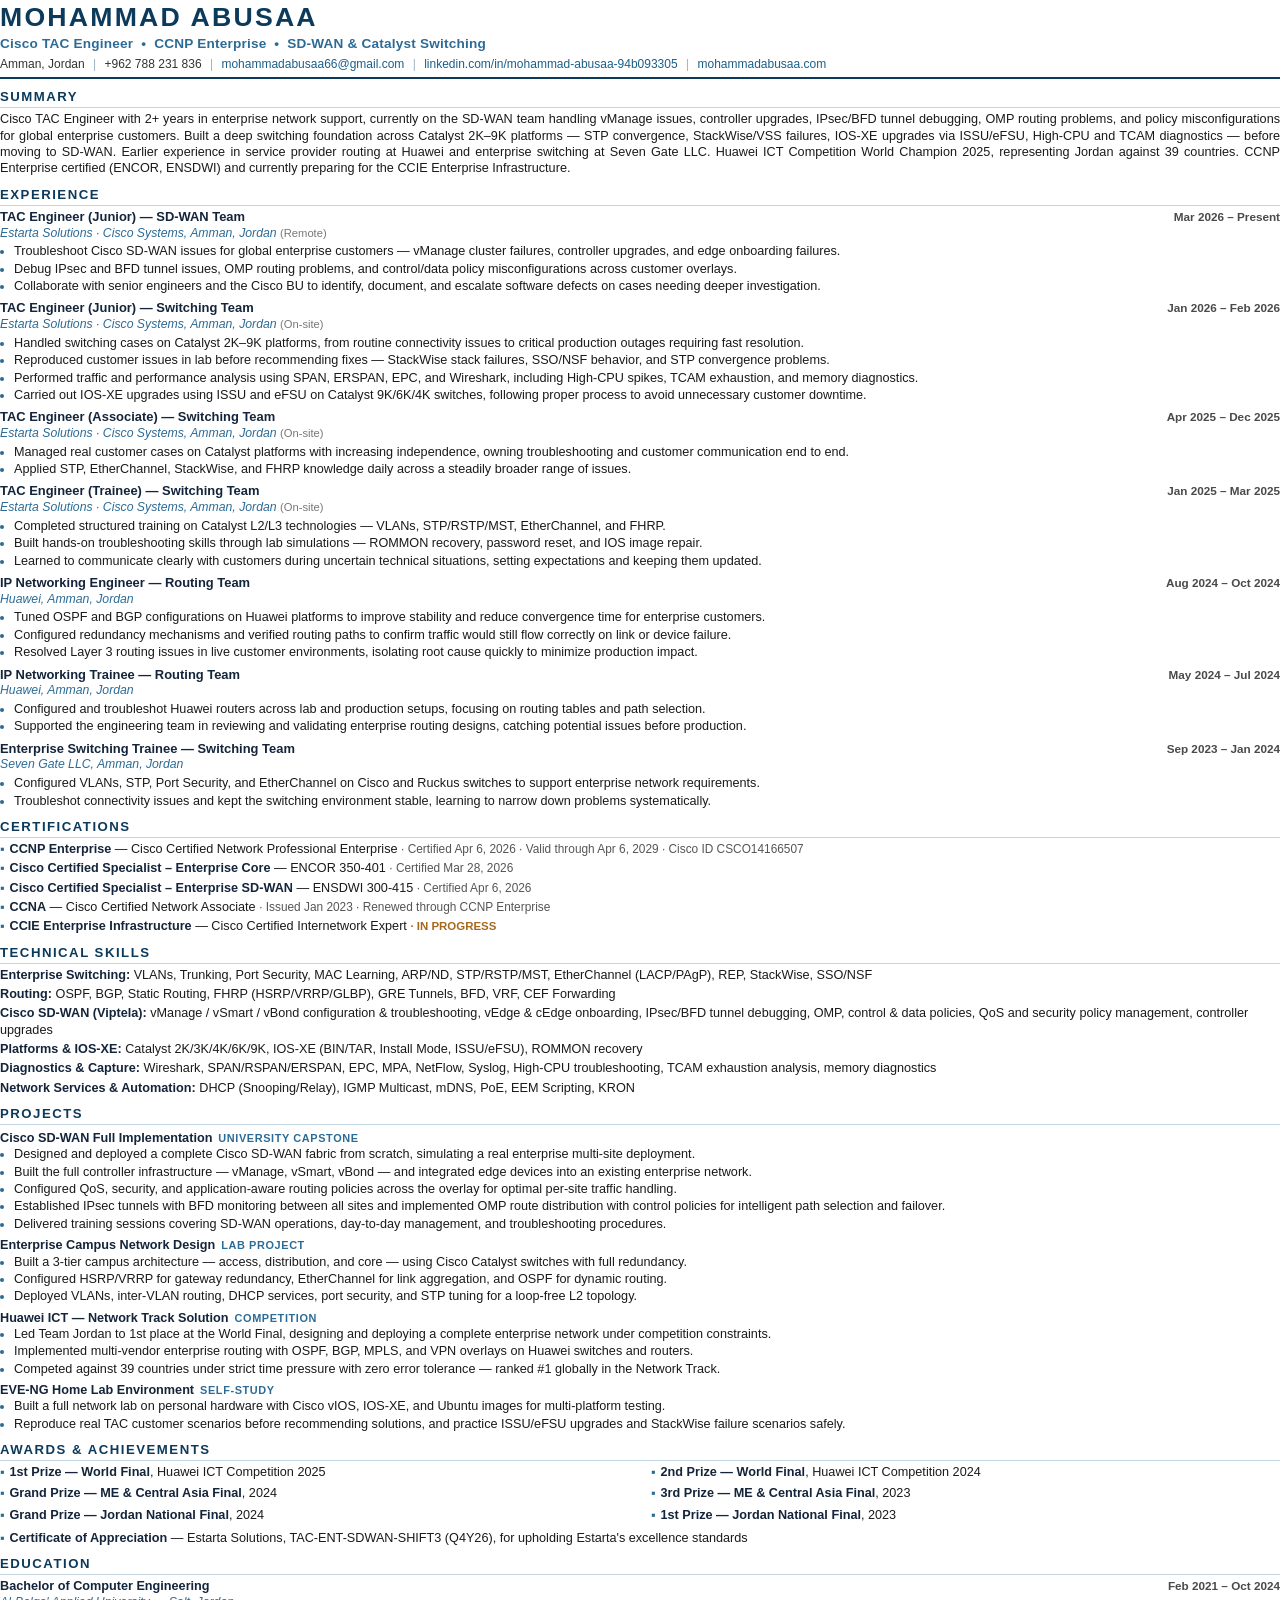
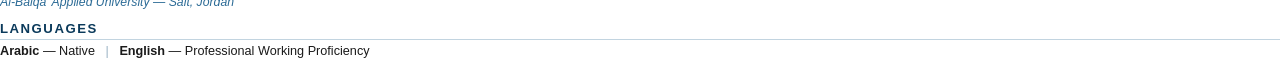
==== _src/cv-source.html @ 6e0adf65 "professional pass: CCNP Enterprise, Cisco certificates, SEO, a11y, cleanup Certifications - CCNP Ent" ====
<!DOCTYPE html>
<html lang="en">
<head>
<meta charset="utf-8">
<title>Mohammad Abusaa — CV</title>
<style>
  @page { size: A4; margin: 11mm 13mm 10mm 13mm; }

  * { box-sizing: border-box; }
  html, body { margin: 0; padding: 0; }

  body {
    font-family: "Calibri", "Carlito", "Segoe UI", Arial, sans-serif;
    font-size: 9.5pt;
    line-height: 1.29;
    color: #1a1a1a;
    -webkit-print-color-adjust: exact;
    print-color-adjust: exact;
  }

  /* ---------- Header ---------- */
  .name {
    font-size: 20pt;
    font-weight: 700;
    letter-spacing: 2.2px;
    color: #0b3a5b;
    margin: 0;
    text-transform: uppercase;
  }
  .tagline {
    font-size: 10.2pt;
    color: #2c6b96;
    font-weight: 600;
    margin: 1px 0 4px;
    letter-spacing: 0.2px;
  }
  .contact {
    font-size: 9pt;
    color: #333;
    margin: 0;
  }
  .contact a { color: #1a5f8a; text-decoration: none; }
  .contact .sep { color: #9bb3c4; padding: 0 5px; }
  .rule {
    border: 0;
    border-top: 2px solid #0b3a5b;
    margin: 5px 0 0;
  }

  /* ---------- Sections ---------- */
  h2.sec {
    font-size: 9.9pt;
    font-weight: 700;
    text-transform: uppercase;
    letter-spacing: 1.5px;
    color: #0b3a5b;
    margin: 9px 0 3px;
    padding-bottom: 2px;
    border-bottom: 1px solid #c2d4e0;
    break-after: avoid;
    page-break-after: avoid;
  }

  p.summary { margin: 0; text-align: justify; }

  /* ---------- Experience ---------- */
  .job { margin-top: 6px; }
  .job:first-of-type { margin-top: 3px; }
  .job-head {
    display: flex;
    justify-content: space-between;
    align-items: baseline;
    gap: 10px;
  }
  .job-title { font-size: 9.7pt; font-weight: 700; color: #14243a; }
  .job-date {
    font-size: 8.8pt;
    color: #4a4a4a;
    font-weight: 600;
    white-space: nowrap;
  }
  .job-org {
    font-size: 9.2pt;
    color: #2c6b96;
    font-style: italic;
    margin: 0 0 2px;
  }
  .job-org .mode { color: #777; font-style: normal; font-size: 8.4pt; }

  ul { margin: 0; padding-left: 14px; }
  li { margin-bottom: 1px; }
  li::marker { color: #2c6b96; }

  /* ---------- Two-column blocks ---------- */
  .grid2 {
    display: grid;
    grid-template-columns: 1fr 1fr;
    gap: 2px 22px;
  }

  .skill-row { margin-bottom: 3px; }
  .skill-label {
    font-weight: 700;
    color: #14243a;
  }

  .cert { margin-bottom: 3px; padding-left: 11px; text-indent: -11px; }
  .cert::before { content: "▪"; color: #2c6b96; padding-right: 5px; }
  .cert b { color: #14243a; }
  .cert .meta { color: #555; font-size: 8.9pt; }
  .inprog { color: #a8681c; font-weight: 600; font-size: 8.6pt; }

  /* ---------- Projects ---------- */
  .proj { margin-top: 5px; }
  .proj:first-of-type { margin-top: 3px; }
  .proj-title { font-weight: 700; color: #14243a; font-size: 9.5pt; }
  .proj-kind {
    font-size: 8.2pt;
    color: #2c6b96;
    font-weight: 600;
    text-transform: uppercase;
    letter-spacing: 0.6px;
    padding-left: 6px;
  }

  /* ---------- Awards ---------- */
  .award { margin-bottom: 3px; padding-left: 11px; text-indent: -11px; }
  .award::before { content: "▪"; color: #2c6b96; padding-right: 5px; }
  .award b { color: #14243a; }

  .edu-line { display: flex; justify-content: space-between; align-items: baseline; }
  .edu-deg { font-weight: 700; color: #14243a; }
  .edu-sub { font-style: italic; color: #2c6b96; font-size: 9.2pt; }

  .avoid-break { break-inside: avoid; page-break-inside: avoid; }
</style>
</head>
<body>

  <header>
    <div class="name">Mohammad Abusaa</div>
    <div class="tagline">Cisco TAC Engineer &nbsp;•&nbsp; CCNP Enterprise &nbsp;•&nbsp; SD-WAN &amp; Catalyst Switching</div>
    <div class="contact">
      Amman, Jordan <span class="sep">|</span>
      +962 788 231 836 <span class="sep">|</span>
      <a href="mailto:mohammadabusaa66@gmail.com">mohammadabusaa66@gmail.com</a> <span class="sep">|</span>
      <a href="https://www.linkedin.com/in/mohammad-abusaa-94b093305/">linkedin.com/in/mohammad-abusaa-94b093305</a> <span class="sep">|</span>
      <a href="https://mohammadabusaa.com">mohammadabusaa.com</a>
    </div>
    <hr class="rule">
  </header>

  <h2 class="sec">Summary</h2>
  <p class="summary">
    Cisco TAC Engineer with 2+ years in enterprise network support, currently on the SD-WAN team handling vManage
    issues, controller upgrades, IPsec/BFD tunnel debugging, OMP routing problems, and policy misconfigurations for
    global enterprise customers. Built a deep switching foundation across Catalyst 2K–9K platforms — STP convergence,
    StackWise/VSS failures, IOS-XE upgrades via ISSU/eFSU, High-CPU and TCAM diagnostics — before moving to SD-WAN.
    Earlier experience in service provider routing at Huawei and enterprise switching at Seven Gate LLC. Huawei ICT
    Competition World Champion 2025, representing Jordan against 39 countries. CCNP Enterprise certified (ENCOR,
    ENSDWI) and currently preparing for the CCIE Enterprise Infrastructure.
  </p>

  <h2 class="sec">Experience</h2>

  <div class="job avoid-break">
    <div class="job-head">
      <span class="job-title">TAC Engineer (Junior) — SD-WAN Team</span>
      <span class="job-date">Mar 2026 – Present</span>
    </div>
    <div class="job-org">Estarta Solutions · Cisco Systems, Amman, Jordan <span class="mode">(Remote)</span></div>
    <ul>
      <li>Troubleshoot Cisco SD-WAN issues for global enterprise customers — vManage cluster failures, controller upgrades, and edge onboarding failures.</li>
      <li>Debug IPsec and BFD tunnel issues, OMP routing problems, and control/data policy misconfigurations across customer overlays.</li>
      <li>Collaborate with senior engineers and the Cisco BU to identify, document, and escalate software defects on cases needing deeper investigation.</li>
    </ul>
  </div>

  <div class="job avoid-break">
    <div class="job-head">
      <span class="job-title">TAC Engineer (Junior) — Switching Team</span>
      <span class="job-date">Jan 2026 – Feb 2026</span>
    </div>
    <div class="job-org">Estarta Solutions · Cisco Systems, Amman, Jordan <span class="mode">(On-site)</span></div>
    <ul>
      <li>Handled switching cases on Catalyst 2K–9K platforms, from routine connectivity issues to critical production outages requiring fast resolution.</li>
      <li>Reproduced customer issues in lab before recommending fixes — StackWise stack failures, SSO/NSF behavior, and STP convergence problems.</li>
      <li>Performed traffic and performance analysis using SPAN, ERSPAN, EPC, and Wireshark, including High-CPU spikes, TCAM exhaustion, and memory diagnostics.</li>
      <li>Carried out IOS-XE upgrades using ISSU and eFSU on Catalyst 9K/6K/4K switches, following proper process to avoid unnecessary customer downtime.</li>
    </ul>
  </div>

  <div class="job avoid-break">
    <div class="job-head">
      <span class="job-title">TAC Engineer (Associate) — Switching Team</span>
      <span class="job-date">Apr 2025 – Dec 2025</span>
    </div>
    <div class="job-org">Estarta Solutions · Cisco Systems, Amman, Jordan <span class="mode">(On-site)</span></div>
    <ul>
      <li>Managed real customer cases on Catalyst platforms with increasing independence, owning troubleshooting and customer communication end to end.</li>
      <li>Applied STP, EtherChannel, StackWise, and FHRP knowledge daily across a steadily broader range of issues.</li>
    </ul>
  </div>

  <div class="job avoid-break">
    <div class="job-head">
      <span class="job-title">TAC Engineer (Trainee) — Switching Team</span>
      <span class="job-date">Jan 2025 – Mar 2025</span>
    </div>
    <div class="job-org">Estarta Solutions · Cisco Systems, Amman, Jordan <span class="mode">(On-site)</span></div>
    <ul>
      <li>Completed structured training on Catalyst L2/L3 technologies — VLANs, STP/RSTP/MST, EtherChannel, and FHRP.</li>
      <li>Built hands-on troubleshooting skills through lab simulations — ROMMON recovery, password reset, and IOS image repair.</li>
      <li>Learned to communicate clearly with customers during uncertain technical situations, setting expectations and keeping them updated.</li>
    </ul>
  </div>

  <div class="job avoid-break">
    <div class="job-head">
      <span class="job-title">IP Networking Engineer — Routing Team</span>
      <span class="job-date">Aug 2024 – Oct 2024</span>
    </div>
    <div class="job-org">Huawei, Amman, Jordan</div>
    <ul>
      <li>Tuned OSPF and BGP configurations on Huawei platforms to improve stability and reduce convergence time for enterprise customers.</li>
      <li>Configured redundancy mechanisms and verified routing paths to confirm traffic would still flow correctly on link or device failure.</li>
      <li>Resolved Layer 3 routing issues in live customer environments, isolating root cause quickly to minimize production impact.</li>
    </ul>
  </div>

  <div class="job avoid-break">
    <div class="job-head">
      <span class="job-title">IP Networking Trainee — Routing Team</span>
      <span class="job-date">May 2024 – Jul 2024</span>
    </div>
    <div class="job-org">Huawei, Amman, Jordan</div>
    <ul>
      <li>Configured and troubleshot Huawei routers across lab and production setups, focusing on routing tables and path selection.</li>
      <li>Supported the engineering team in reviewing and validating enterprise routing designs, catching potential issues before production.</li>
    </ul>
  </div>

  <div class="job avoid-break">
    <div class="job-head">
      <span class="job-title">Enterprise Switching Trainee — Switching Team</span>
      <span class="job-date">Sep 2023 – Jan 2024</span>
    </div>
    <div class="job-org">Seven Gate LLC, Amman, Jordan</div>
    <ul>
      <li>Configured VLANs, STP, Port Security, and EtherChannel on Cisco and Ruckus switches to support enterprise network requirements.</li>
      <li>Troubleshot connectivity issues and kept the switching environment stable, learning to narrow down problems systematically.</li>
    </ul>
  </div>

  <div class="avoid-break">
  <h2 class="sec">Certifications</h2>
  <div class="cert"><b>CCNP Enterprise</b> — Cisco Certified Network Professional Enterprise <span class="meta">· Certified Apr 6, 2026 · Valid through Apr 6, 2029 · Cisco ID CSCO14166507</span></div>
  <div class="cert"><b>Cisco Certified Specialist – Enterprise Core</b> — ENCOR 350-401 <span class="meta">· Certified Mar 28, 2026</span></div>
  <div class="cert"><b>Cisco Certified Specialist – Enterprise SD-WAN</b> — ENSDWI 300-415 <span class="meta">· Certified Apr 6, 2026</span></div>
  <div class="cert"><b>CCNA</b> — Cisco Certified Network Associate <span class="meta">· Issued Jan 2023 · Renewed through CCNP Enterprise</span></div>
  <div class="cert"><b>CCIE Enterprise Infrastructure</b> — Cisco Certified Internetwork Expert <span class="inprog">· IN PROGRESS</span></div>
  </div>

  <h2 class="sec">Technical Skills</h2>
  <div class="skill-row"><span class="skill-label">Enterprise Switching:</span>
    VLANs, Trunking, Port Security, MAC Learning, ARP/ND, STP/RSTP/MST, EtherChannel (LACP/PAgP), REP, StackWise, SSO/NSF</div>
  <div class="skill-row"><span class="skill-label">Routing:</span>
    OSPF, BGP, Static Routing, FHRP (HSRP/VRRP/GLBP), GRE Tunnels, BFD, VRF, CEF Forwarding</div>
  <div class="skill-row"><span class="skill-label">Cisco SD-WAN (Viptela):</span>
    vManage / vSmart / vBond configuration &amp; troubleshooting, vEdge &amp; cEdge onboarding, IPsec/BFD tunnel debugging, OMP, control &amp; data policies, QoS and security policy management, controller upgrades</div>
  <div class="skill-row"><span class="skill-label">Platforms &amp; IOS-XE:</span>
    Catalyst 2K/3K/4K/6K/9K, IOS-XE (BIN/TAR, Install Mode, ISSU/eFSU), ROMMON recovery</div>
  <div class="skill-row"><span class="skill-label">Diagnostics &amp; Capture:</span>
    Wireshark, SPAN/RSPAN/ERSPAN, EPC, MPA, NetFlow, Syslog, High-CPU troubleshooting, TCAM exhaustion analysis, memory diagnostics</div>
  <div class="skill-row"><span class="skill-label">Network Services &amp; Automation:</span>
    DHCP (Snooping/Relay), IGMP Multicast, mDNS, PoE, EEM Scripting, KRON</div>

  <h2 class="sec">Projects</h2>

  <div class="proj avoid-break">
    <div><span class="proj-title">Cisco SD-WAN Full Implementation</span><span class="proj-kind">University Capstone</span></div>
    <ul>
      <li>Designed and deployed a complete Cisco SD-WAN fabric from scratch, simulating a real enterprise multi-site deployment.</li>
      <li>Built the full controller infrastructure — vManage, vSmart, vBond — and integrated edge devices into an existing enterprise network.</li>
      <li>Configured QoS, security, and application-aware routing policies across the overlay for optimal per-site traffic handling.</li>
      <li>Established IPsec tunnels with BFD monitoring between all sites and implemented OMP route distribution with control policies for intelligent path selection and failover.</li>
      <li>Delivered training sessions covering SD-WAN operations, day-to-day management, and troubleshooting procedures.</li>
    </ul>
  </div>

  <div class="proj avoid-break">
    <div><span class="proj-title">Enterprise Campus Network Design</span><span class="proj-kind">Lab Project</span></div>
    <ul>
      <li>Built a 3-tier campus architecture — access, distribution, and core — using Cisco Catalyst switches with full redundancy.</li>
      <li>Configured HSRP/VRRP for gateway redundancy, EtherChannel for link aggregation, and OSPF for dynamic routing.</li>
      <li>Deployed VLANs, inter-VLAN routing, DHCP services, port security, and STP tuning for a loop-free L2 topology.</li>
    </ul>
  </div>

  <div class="proj avoid-break">
    <div><span class="proj-title">Huawei ICT — Network Track Solution</span><span class="proj-kind">Competition</span></div>
    <ul>
      <li>Led Team Jordan to 1st place at the World Final, designing and deploying a complete enterprise network under competition constraints.</li>
      <li>Implemented multi-vendor enterprise routing with OSPF, BGP, MPLS, and VPN overlays on Huawei switches and routers.</li>
      <li>Competed against 39 countries under strict time pressure with zero error tolerance — ranked #1 globally in the Network Track.</li>
    </ul>
  </div>

  <div class="proj avoid-break">
    <div><span class="proj-title">EVE-NG Home Lab Environment</span><span class="proj-kind">Self-Study</span></div>
    <ul>
      <li>Built a full network lab on personal hardware with Cisco vIOS, IOS-XE, and Ubuntu images for multi-platform testing.</li>
      <li>Reproduce real TAC customer scenarios before recommending solutions, and practice ISSU/eFSU upgrades and StackWise failure scenarios safely.</li>
    </ul>
  </div>

  <h2 class="sec">Awards &amp; Achievements</h2>
  <div class="grid2">
    <div class="award"><b>1st Prize — World Final</b>, Huawei ICT Competition 2025</div>
    <div class="award"><b>2nd Prize — World Final</b>, Huawei ICT Competition 2024</div>
    <div class="award"><b>Grand Prize — ME &amp; Central Asia Final</b>, 2024</div>
    <div class="award"><b>3rd Prize — ME &amp; Central Asia Final</b>, 2023</div>
    <div class="award"><b>Grand Prize — Jordan National Final</b>, 2024</div>
    <div class="award"><b>1st Prize — Jordan National Final</b>, 2023</div>
  </div>
  <div class="award" style="margin-top:4px"><b>Certificate of Appreciation</b> — Estarta Solutions, TAC-ENT-SDWAN-SHIFT3 (Q4Y26), for upholding Estarta's excellence standards</div>

  <div class="avoid-break">
  <h2 class="sec">Education</h2>
  <div class="edu-line">
    <span class="edu-deg">Bachelor of Computer Engineering</span>
    <span class="job-date">Feb 2021 – Oct 2024</span>
  </div>
  <div class="edu-sub">Al-Balqa' Applied University — Salt, Jordan</div>
  </div>

  <h2 class="sec">Languages</h2>
  <div><b>Arabic</b> — Native &nbsp;&nbsp;<span class="sep" style="color:#9bb3c4">|</span>&nbsp;&nbsp; <b>English</b> — Professional Working Proficiency</div>

</body>
</html>
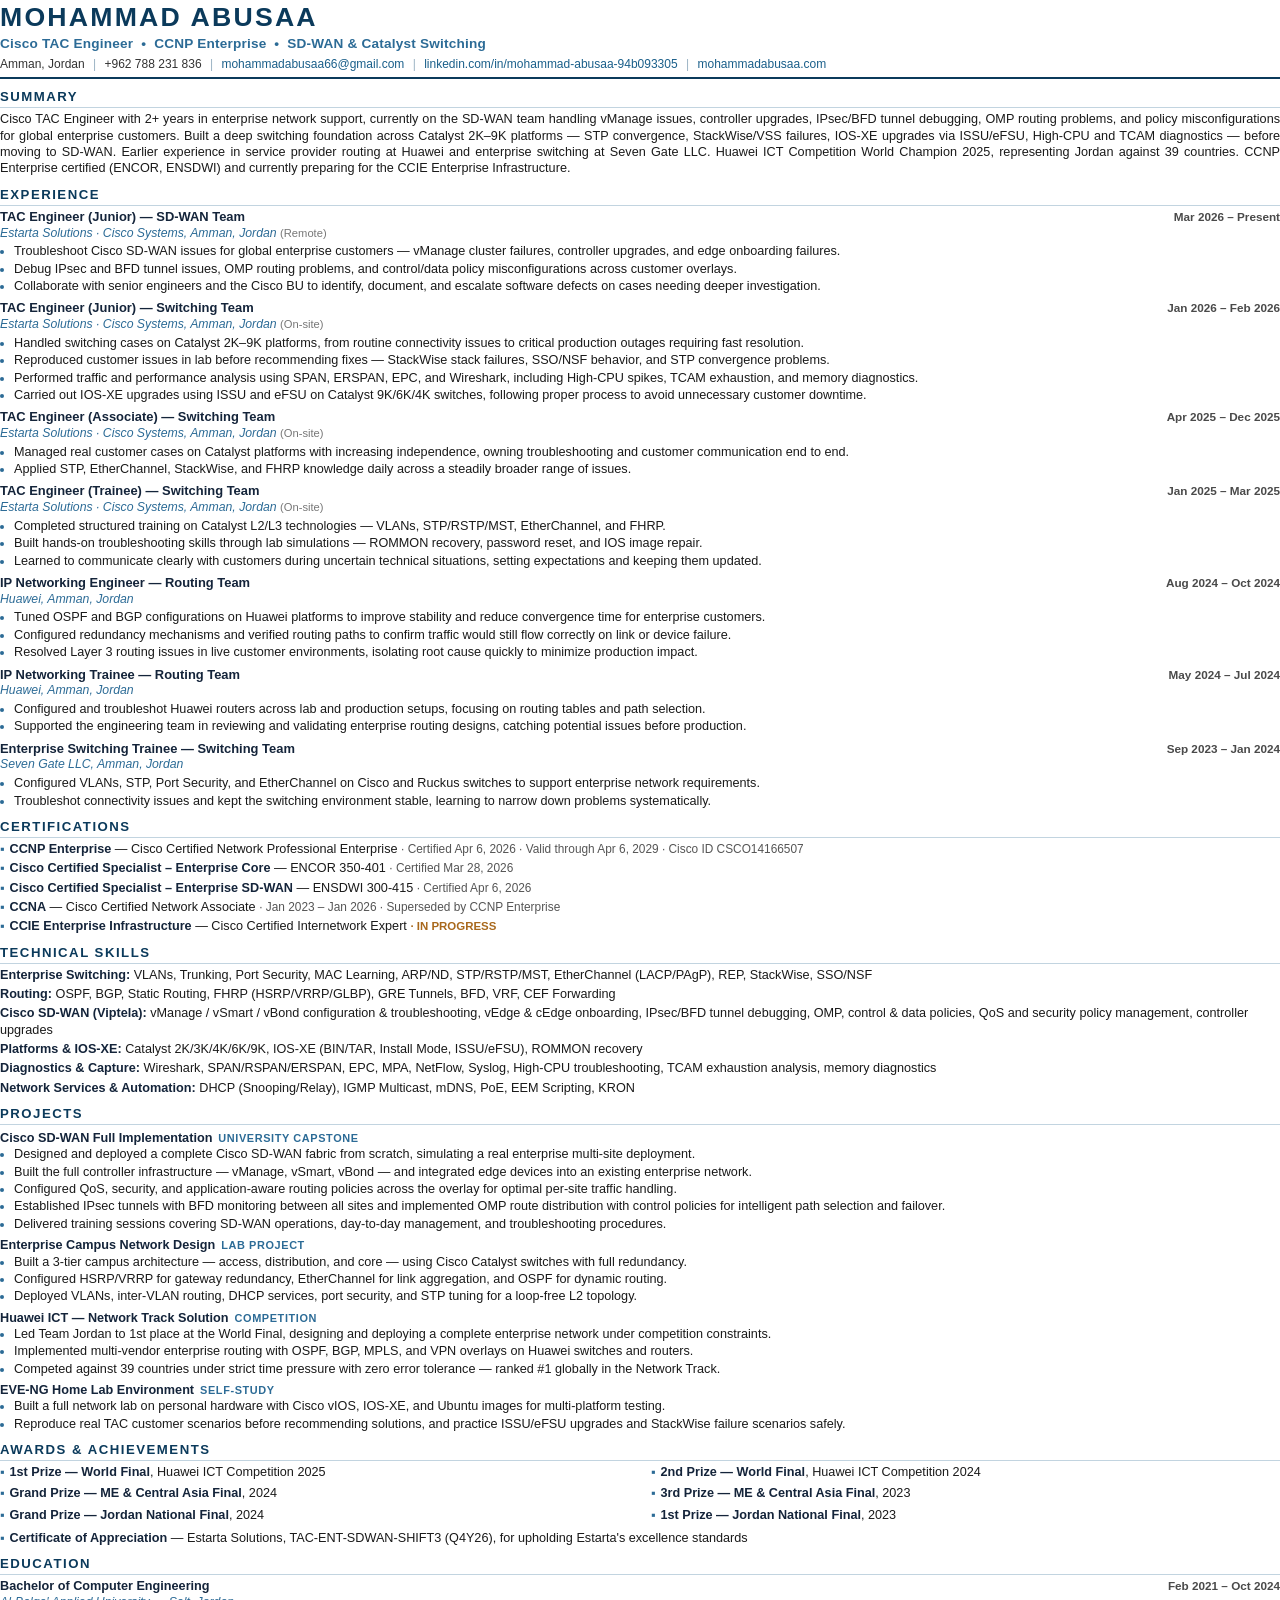
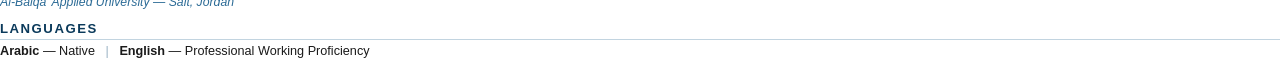
==== commit d9e121d0: "CCNA: expired 2026-01-12, not renewed — show as superseded by CCNP Cisco's certification tracker lis" ====
--- a/_src/cv-source.html
+++ b/_src/cv-source.html
@@ -257,7 +257,7 @@
   <div class="cert"><b>CCNP Enterprise</b> — Cisco Certified Network Professional Enterprise <span class="meta">· Certified Apr 6, 2026 · Valid through Apr 6, 2029 · Cisco ID CSCO14166507</span></div>
   <div class="cert"><b>Cisco Certified Specialist – Enterprise Core</b> — ENCOR 350-401 <span class="meta">· Certified Mar 28, 2026</span></div>
   <div class="cert"><b>Cisco Certified Specialist – Enterprise SD-WAN</b> — ENSDWI 300-415 <span class="meta">· Certified Apr 6, 2026</span></div>
-  <div class="cert"><b>CCNA</b> — Cisco Certified Network Associate <span class="meta">· Issued Jan 2023 · Renewed through CCNP Enterprise</span></div>
+  <div class="cert"><b>CCNA</b> — Cisco Certified Network Associate <span class="meta">· Jan 2023 – Jan 2026 · Superseded by CCNP Enterprise</span></div>
   <div class="cert"><b>CCIE Enterprise Infrastructure</b> — Cisco Certified Internetwork Expert <span class="inprog">· IN PROGRESS</span></div>
   </div>
 
